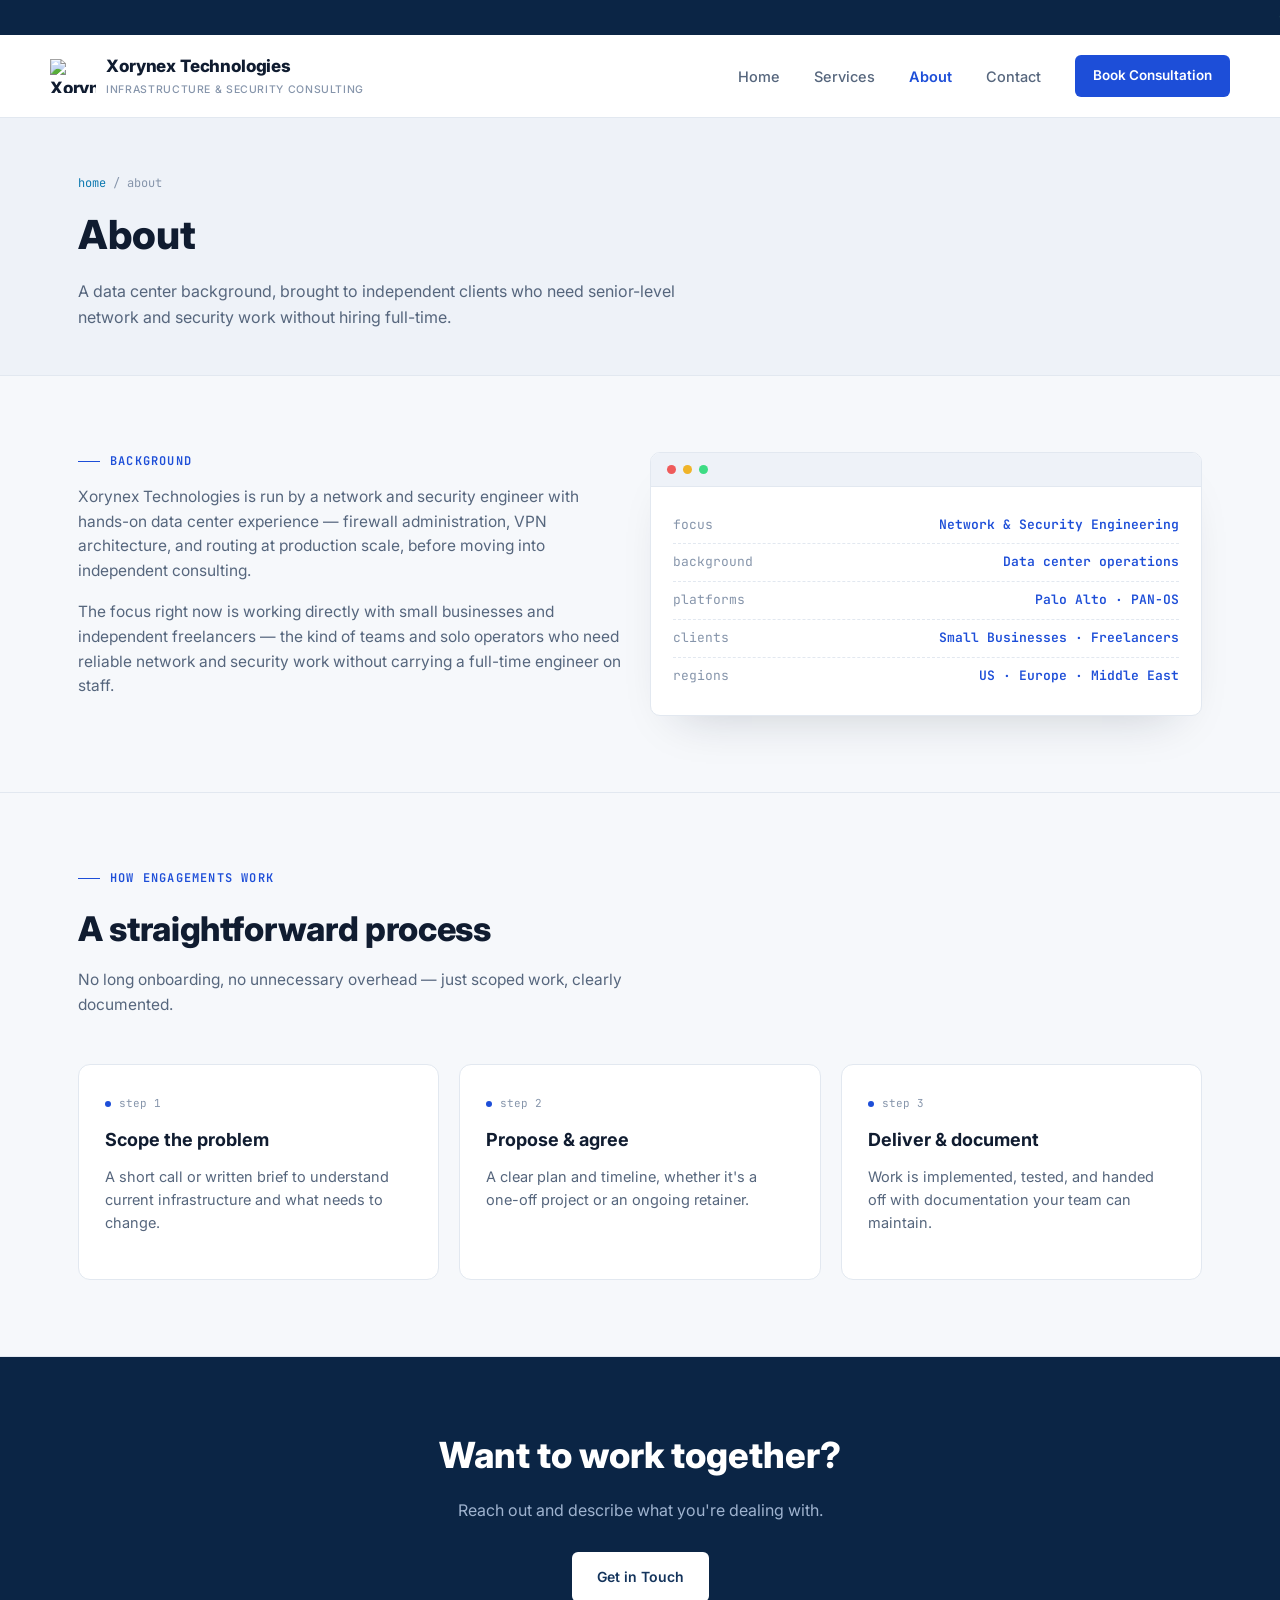
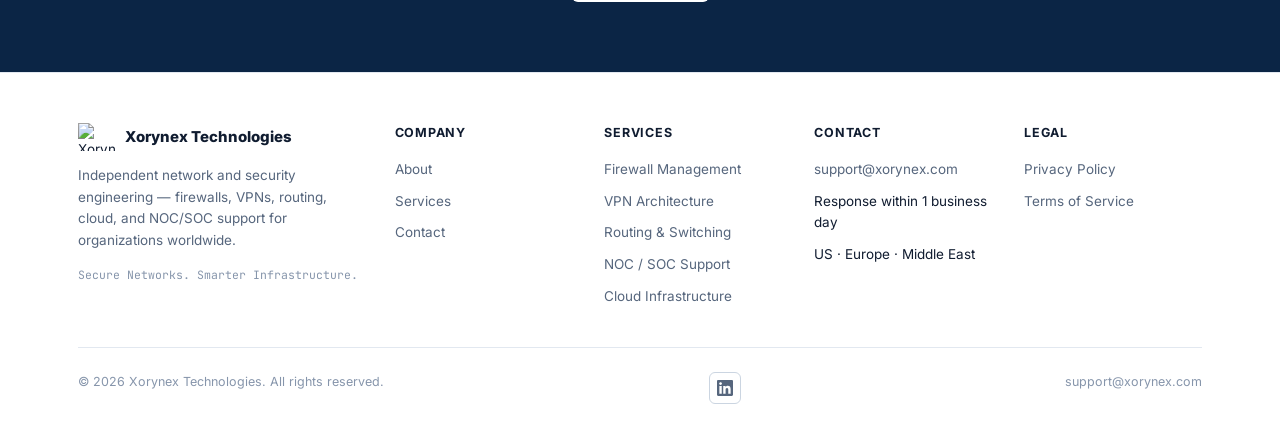
==== about.html @ 92fcf486 "Add files via upload" ====
<!DOCTYPE html>
<html lang="en">
<head>
<meta charset="UTF-8">
<meta name="viewport" content="width=device-width, initial-scale=1.0">
<title>About — Xorynex Technologies</title>
<meta name="description" content="Xorynex Technologies is an independent network and security engineering practice with a data center background, serving small businesses and independent freelancers internationally.">
<link rel="stylesheet" href="style.css">

<!-- Favicons -->
<link rel="icon" href="/favicon.ico" sizes="any">
<link rel="icon" type="image/png" sizes="32x32" href="/favicon-32.png">
<link rel="icon" type="image/png" sizes="16x16" href="/favicon-16.png">
<link rel="apple-touch-icon" href="/apple-touch-icon.png">
<link rel="icon" type="image/png" sizes="192x192" href="/icon-192.png">
<link rel="manifest" href="/site.webmanifest">
<meta name="theme-color" content="#0b2545">

<!-- SEO -->
<link rel="canonical" href="https://xorynex.com/about">
<meta name="robots" content="index, follow">

<!-- Open Graph -->
<meta property="og:type" content="website">
<meta property="og:site_name" content="Xorynex Technologies">
<meta property="og:url" content="https://xorynex.com/about">
<meta property="og:title" content="About — Xorynex Technologies">
<meta property="og:description" content="Xorynex Technologies is an independent network and security engineering practice with a data center background, serving small businesses and independent freelancers internationally.">
<meta property="og:image" content="https://xorynex.com/og-image.jpg">
<meta property="og:image:width" content="1200">
<meta property="og:image:height" content="630">

<!-- Twitter -->
<meta name="twitter:card" content="summary_large_image">
<meta name="twitter:title" content="About — Xorynex Technologies">
<meta name="twitter:description" content="Xorynex Technologies is an independent network and security engineering practice with a data center background, serving small businesses and independent freelancers internationally.">
<meta name="twitter:image" content="https://xorynex.com/og-image.jpg">
</head>
<body>

<div class="ticker">
  <div class="ticker__track">
    <span class="ok">● firewall.policy: enforced</span>
    <span class="data">vpn.tunnels: monitored</span>
    <span class="ok">● noc.monitoring: online</span>
    <span class="warn">soc.alerts: triaged</span>
    <span class="ok">● bgp.sessions: established</span>
    <span class="data">clients: US · EU · MENA</span>
    <span class="ok">● status: accepting new engagements</span>
    <span class="ok">● firewall.policy: enforced</span>
    <span class="data">vpn.tunnels: monitored</span>
  </div>
</div>

<header class="site">
  <div class="wrap nav">
    <a href="/" class="brand">
      <img class="brand__logo" src="/logo-icon.png" alt="Xorynex Technologies logo" width="34" height="25">
      <span>Xorynex Technologies<small>Infrastructure &amp; Security Consulting</small></span>
    </a>
    <nav class="nav__links">
      <a href="/">Home</a>
      <a href="/services">Services</a>
      <a href="/about" class="current">About</a>
      <a href="/contact">Contact</a>
      <a href="/contact" class="nav__cta">Book Consultation</a>
    </nav>
    <button class="nav__toggle" aria-label="Toggle menu">☰ menu</button>
  </div>
</header>

<main>
  <div class="page-header">
    <div class="wrap">
      <div class="breadcrumb"><a href="/">home</a> / about</div>
      <h1>About</h1>
      <p>A data center background, brought to independent clients who need senior-level network and security work without hiring full-time.</p>
    </div>
  </div>

  <section>
    <div class="wrap grid-2" style="align-items:start;">
      <div class="reveal">
        <div class="eyebrow">Background</div>
        <p style="font-size:15.5px; color:var(--text-dim); margin:0 0 16px;">Xorynex Technologies is run by a network and security engineer with hands-on data center experience — firewall administration, VPN architecture, and routing at production scale, before moving into independent consulting.</p>
        <p style="font-size:15.5px; color:var(--text-dim); margin:0;">The focus right now is working directly with small businesses and independent freelancers — the kind of teams and solo operators who need reliable network and security work without carrying a full-time engineer on staff.</p>
      </div>
      <div class="console reveal">
        <div class="console__bar">
          <span style="background:#ef5b5b"></span><span style="background:#f0b429"></span><span style="background:#3ddc84"></span>
        </div>
        <div class="console__body">
          <div class="row"><span class="k">focus</span><span class="v ok">Network &amp; Security Engineering</span></div>
          <div class="row"><span class="k">background</span><span class="v ok">Data center operations</span></div>
          <div class="row"><span class="k">platforms</span><span class="v ok">Palo Alto · PAN-OS</span></div>
          <div class="row"><span class="k">clients</span><span class="v ok">Small Businesses · Freelancers</span></div>
          <div class="row"><span class="k">regions</span><span class="v ok">US · Europe · Middle East</span></div>
        </div>
      </div>
    </div>
  </section>

  <section>
    <div class="wrap">
      <div class="section-head reveal">
        <div class="eyebrow">How Engagements Work</div>
        <h2>A straightforward process</h2>
        <p>No long onboarding, no unnecessary overhead — just scoped work, clearly documented.</p>
      </div>
      <div class="grid-3">
        <div class="card reveal">
          <div class="card__index"><span class="dot"></span>step 1</div>
          <h3>Scope the problem</h3>
          <p>A short call or written brief to understand current infrastructure and what needs to change.</p>
        </div>
        <div class="card reveal">
          <div class="card__index"><span class="dot"></span>step 2</div>
          <h3>Propose &amp; agree</h3>
          <p>A clear plan and timeline, whether it's a one-off project or an ongoing retainer.</p>
        </div>
        <div class="card reveal">
          <div class="card__index"><span class="dot"></span>step 3</div>
          <h3>Deliver &amp; document</h3>
          <p>Work is implemented, tested, and handed off with documentation your team can maintain.</p>
        </div>
      </div>
    </div>
  </section>

  <section class="cta-band" style="border-bottom:none;">
    <div class="wrap">
      <h2>Want to work together?</h2>
      <p>Reach out and describe what you're dealing with.</p>
      <div class="btn-row"><a href="/contact" class="btn btn--primary">Get in Touch</a></div>
    </div>
  </section>
</main>

<footer class="site">
  <div class="wrap">
    <div class="footer__grid">
      <div class="footer__col">
        <div class="footer__brand">
          <img src="/logo-icon.png" alt="Xorynex Technologies logo" width="28" height="21">
          <span>Xorynex Technologies</span>
        </div>
        <p>Independent network and security engineering — firewalls, VPNs, routing, cloud, and NOC/SOC support for organizations worldwide.</p>
        <div class="footer__meta-line" style="margin-top:14px;">Secure Networks. Smarter Infrastructure.</div>
      </div>
      <div class="footer__col">
        <h4>Company</h4>
        <ul>
          <li><a href="/about">About</a></li>
          <li><a href="/services">Services</a></li>
          <li><a href="/contact">Contact</a></li>
        </ul>
      </div>
      <div class="footer__col">
        <h4>Services</h4>
        <ul>
          <li><a href="/services#firewall">Firewall Management</a></li>
          <li><a href="/services#vpn">VPN Architecture</a></li>
          <li><a href="/services#routing">Routing &amp; Switching</a></li>
          <li><a href="/services#noc-soc">NOC / SOC Support</a></li>
          <li><a href="/services#cloud">Cloud Infrastructure</a></li>
        </ul>
      </div>
      <div class="footer__col">
        <h4>Contact</h4>
        <ul>
          <li><a href="mailto:support@xorynex.com">support@xorynex.com</a></li>
          <li>Response within 1 business day</li>
          <li>US &middot; Europe &middot; Middle East</li>
        </ul>
      </div>
      <div class="footer__col">
        <h4>Legal</h4>
        <ul>
          <li><a href="/privacy">Privacy Policy</a></li>
          <li><a href="/terms">Terms of Service</a></li>
        </ul>
      </div>
    </div>
    <div class="footer__bottom">
      <span>© 2026 Xorynex Technologies. All rights reserved.</span>
      <div class="footer__social">
        <a href="https://www.linkedin.com/company/xorynex-technologies" target="_blank" rel="noopener noreferrer" aria-label="LinkedIn">
          <svg viewBox="0 0 24 24" fill="currentColor">
            <path d="M20.447 20.452h-3.554v-5.569c0-1.328-.027-3.037-1.852-3.037-1.853 0-2.136 1.445-2.136 2.939v5.667H9.351V9h3.414v1.561h.046c.477-.9 1.637-1.85 3.37-1.85 3.601 0 4.267 2.37 4.267 5.455v6.286zM5.337 7.433c-1.144 0-2.063-.926-2.063-2.065 0-1.138.92-2.063 2.063-2.063 1.14 0 2.064.925 2.064 2.063 0 1.139-.925 2.065-2.064 2.065zm1.782 13.019H3.555V9h3.564v11.452zM22.225 0H1.771C.792 0 0 .774 0 1.729v20.542C0 23.227.792 24 1.771 24h20.451C23.2 24 24 23.227 24 22.271V1.729C24 .774 23.2 0 22.222 0h.003z"/>
          </svg>
        </a>
      </div>
      <span>support@xorynex.com</span>
    </div>
  </div>
</footer>

<script src="script.js"></script>
</body>
</html>
---- style.css ----
/* ==========================================================================
   Xorynex Technologies — Professional Trust Design System
   Clean, corporate, navy/blue palette for small business & freelance clients
   ========================================================================== */

@import url('https://fonts.googleapis.com/css2?family=JetBrains+Mono:wght@400;500;600;700&family=Inter:wght@400;500;600;700;800&display=swap');

:root {
  /* Color tokens — light, professional, navy/blue */
  --bg-void:      #f6f8fb;   /* page background */
  --bg-panel:     #ffffff;   /* card / panel background */
  --bg-panel-alt: #eef2f8;   /* secondary panel background */
  --bg-dark:      #0b2545;   /* deep navy, used sparingly (ticker, CTA band) */
  --bg-dark-alt:  #102c52;
  --line:         #e2e8f0;
  --line-bright:  #cbd5e1;
  --text-primary: #101c30;   /* near-navy body/heading text */
  --text-dim:     #56667d;
  --text-faint:   #8695ab;
  --text-on-dark: #eaf1fb;
  --text-on-dark-dim: #9fb3cf;
  --signal:       #1d4ed8;   /* primary brand blue — CTAs, links, accents */
  --signal-2:     #0ea5e9;   /* cyan accent — gradient partner to --signal */
  --signal-dim:   #dbe6fb;   /* light blue tint for success/accent backgrounds */
  --signal-deep:  #14345c;   /* deep navy accent for hovers/emphasis */
  --alert:        #b7791f;   /* warning accent, muted amber */
  --critical:     #c0362c;   /* muted red, used sparingly */
  --wire:         #0f7ab0;   /* secondary accent — links/data */

  --grad-brand: linear-gradient(135deg, var(--signal) 0%, var(--signal-2) 100%);
  --grad-dark: linear-gradient(160deg, #0d2c56 0%, #071a33 100%);
  --shadow-md: 0 16px 32px -20px rgba(16, 28, 48, 0.28);
  --shadow-lg: 0 32px 64px -28px rgba(16, 28, 48, 0.38);

  --font-mono: 'JetBrains Mono', ui-monospace, 'SFMono-Regular', monospace;
  --font-sans: 'Inter', -apple-system, BlinkMacSystemFont, sans-serif;

  --radius: 6px;
  --max-w: 1180px;
}

* { box-sizing: border-box; }

html { scroll-behavior: smooth; }

body {
  margin: 0;
  background: var(--bg-void);
  color: var(--text-primary);
  font-family: var(--font-sans);
  font-size: 16px;
  line-height: 1.6;
  -webkit-font-smoothing: antialiased;
}

a { color: inherit; text-decoration: none; }

img { max-width: 100%; display: block; }

.wrap {
  max-width: var(--max-w);
  margin: 0 auto;
  padding: 0 28px;
}

::selection { background: var(--signal-dim); color: var(--signal-deep); }

/* Reduced motion */
@media (prefers-reduced-motion: reduce) {
  * { animation-duration: 0.001ms !important; animation-iteration-count: 1 !important; transition-duration: 0.001ms !important; scroll-behavior: auto !important; }
}

/* Focus visibility */
a:focus-visible, button:focus-visible, input:focus-visible, textarea:focus-visible {
  outline: 2px solid var(--signal);
  outline-offset: 2px;
}

/* ==========================================================================
   Status ticker — restyled as a calm navy trust bar
   ========================================================================== */

.ticker {
  background: var(--bg-dark);
  overflow: hidden;
  white-space: nowrap;
  font-family: var(--font-mono);
  font-size: 12px;
  color: var(--text-on-dark-dim);
  padding: 8px 0;
}

.ticker__track {
  display: inline-block;
  padding-left: 100%;
  animation: ticker-scroll 42s linear infinite;
}

.ticker__track span { margin-right: 48px; }
.ticker__track span.ok   { color: #7fd4a8; }
.ticker__track span.warn { color: #e3b968; }
.ticker__track span.data { color: #8fc4ea; }

@keyframes ticker-scroll {
  0%   { transform: translateX(0); }
  100% { transform: translateX(-100%); }
}

/* ==========================================================================
   Header / Nav
   ========================================================================== */

header.site {
  border-bottom: 1px solid var(--line);
  background: rgba(255, 255, 255, 0.92);
  backdrop-filter: blur(6px);
  position: sticky;
  top: 0;
  z-index: 50;
}

.nav {
  display: flex;
  align-items: center;
  justify-content: space-between;
  padding: 18px 0;
}

.brand {
  display: flex;
  align-items: center;
  gap: 10px;
  font-family: var(--font-sans);
  font-weight: 800;
  font-size: 17px;
  letter-spacing: -0.01em;
  color: var(--text-primary);
}

.brand__dot {
  width: 9px;
  height: 9px;
  border-radius: 50%;
  background: var(--signal);
  flex-shrink: 0;
}

.brand__logo {
  height: 34px;
  width: auto;
  flex-shrink: 0;
  display: block;
}

.brand small {
  display: block;
  font-family: var(--font-sans);
  font-weight: 500;
  font-size: 10.5px;
  color: var(--text-faint);
  letter-spacing: 0.06em;
  text-transform: uppercase;
  margin-top: 2px;
}

.nav__links {
  display: flex;
  align-items: center;
  gap: 34px;
  font-family: var(--font-sans);
  font-weight: 500;
  font-size: 14.5px;
}

.nav__links a {
  color: var(--text-dim);
  transition: color 0.15s ease;
  position: relative;
}
.nav__links a:hover { color: var(--text-primary); }
.nav__links a.current { color: var(--signal); font-weight: 600; }

.nav__cta {
  font-family: var(--font-sans);
  font-size: 13.5px;
  font-weight: 600;
  color: #fff !important;
  background: var(--signal);
  padding: 10px 18px;
  border-radius: var(--radius);
  transition: background 0.15s ease;
}
.nav__cta:hover { background: var(--signal-deep); }

.nav__toggle {
  display: none;
  background: none;
  border: 1px solid var(--line-bright);
  color: var(--text-primary);
  border-radius: var(--radius);
  padding: 7px 10px;
  font-family: var(--font-sans);
  font-weight: 500;
  cursor: pointer;
}

@media (max-width: 820px) {
  .nav__links { display: none; }
  .nav__toggle { display: inline-block; }
  .nav__links.open {
    display: flex;
    flex-direction: column;
    position: absolute;
    top: 100%;
    left: 0;
    right: 0;
    background: var(--bg-panel);
    border-bottom: 1px solid var(--line);
    padding: 18px 28px;
    gap: 16px;
    z-index: 60;
    box-shadow: 0 12px 24px -12px rgba(16, 28, 48, 0.15);
  }
}

/* ==========================================================================
   Eyebrow / section labels
   ========================================================================== */

.eyebrow {
  font-family: var(--font-mono);
  font-size: 12px;
  color: var(--signal);
  letter-spacing: 0.1em;
  text-transform: uppercase;
  display: flex;
  align-items: center;
  gap: 10px;
  margin-bottom: 14px;
  font-weight: 600;
}

.eyebrow::before {
  content: '';
  width: 22px;
  height: 1px;
  background: var(--signal);
}

/* ==========================================================================
   Hero
   ========================================================================== */

.hero {
  padding: 110px 0 88px;
  border-bottom: 1px solid var(--line);
  position: relative;
  overflow: hidden;
  background:
    radial-gradient(700px 420px at 82% 12%, rgba(29, 78, 216, 0.07), transparent 60%),
    radial-gradient(500px 320px at 8% 90%, rgba(14, 165, 233, 0.06), transparent 60%);
}

.hero__grid {
  display: grid;
  grid-template-columns: 1.15fr 0.85fr;
  gap: 56px;
  align-items: center;
}

@media (max-width: 900px) {
  .hero__grid { grid-template-columns: 1fr; }
}

.hero h1 {
  font-family: var(--font-sans);
  font-size: clamp(32px, 5vw, 50px);
  line-height: 1.15;
  font-weight: 800;
  margin: 0 0 20px;
  letter-spacing: -0.02em;
  color: var(--text-primary);
}

.hero h1 .accent { color: var(--signal); }

.hero p.lead {
  font-size: 17px;
  color: var(--text-dim);
  max-width: 52ch;
  margin: 0 0 30px;
}

.btn-row { display: flex; gap: 14px; flex-wrap: wrap; }

.btn {
  font-family: var(--font-sans);
  font-size: 14px;
  font-weight: 600;
  padding: 13px 24px;
  border-radius: var(--radius);
  display: inline-flex;
  align-items: center;
  gap: 8px;
  cursor: pointer;
  border: 1px solid transparent;
  transition: transform 0.12s ease, background 0.12s ease, border-color 0.12s ease, color 0.12s ease;
}
.btn:hover { transform: translateY(-1px); }

.btn--primary { background: var(--grad-brand); color: #fff; box-shadow: 0 12px 28px -10px rgba(29, 78, 216, 0.5); border-color: transparent; }
.btn--primary:hover { box-shadow: 0 18px 36px -12px rgba(29, 78, 216, 0.6); filter: brightness(1.05); }

.btn--ghost {
  background: transparent;
  color: var(--text-primary);
  border-color: var(--line-bright);
}
.btn--ghost:hover { border-color: var(--signal); color: var(--signal); background: var(--signal-dim); }

/* Console panel graphic used in hero — restyled as a clean status card */
.console {
  background: var(--bg-panel);
  border: 1px solid var(--line);
  border-radius: 10px;
  overflow: hidden;
  box-shadow: 0 24px 48px -28px rgba(16, 28, 48, 0.22);
}

.console__bar {
  display: flex;
  align-items: center;
  gap: 7px;
  padding: 12px 16px;
  background: var(--bg-panel-alt);
  border-bottom: 1px solid var(--line);
}
.console__bar span {
  width: 9px; height: 9px; border-radius: 50%; background: var(--line-bright);
}
.console__bar .title {
  margin-left: 8px;
  font-family: var(--font-mono);
  font-size: 11.5px;
  color: var(--text-faint);
}

.console__body {
  padding: 20px 22px;
  font-family: var(--font-mono);
  font-size: 13px;
  color: var(--text-dim);
}
.console__body .row { display: flex; justify-content: space-between; padding: 8px 0; border-bottom: 1px dashed var(--line); }
.console__body .row:last-child { border-bottom: none; }
.console__body .row .k { color: var(--text-faint); }
.console__body .row .v.ok { color: var(--signal); font-weight: 600; }
.console__body .row .v.warn { color: var(--alert); }
.console__body .cursor-line { margin-top: 12px; color: var(--signal); font-weight: 600; }
.console__body .cursor-line::after {
  content: '_';
  animation: blink 1s step-end infinite;
}
@keyframes blink { 50% { opacity: 0; } }

/* ==========================================================================
   Sections generic
   ========================================================================== */

section { padding: 76px 0; border-bottom: 1px solid var(--line); }
section:last-of-type { border-bottom: none; }

.section-head { max-width: 640px; margin-bottom: 46px; }
.section-head h2 {
  font-family: var(--font-sans);
  font-size: clamp(24px, 3.4vw, 34px);
  margin: 0 0 12px;
  font-weight: 800;
  letter-spacing: -0.01em;
  color: var(--text-primary);
}
.section-head p { color: var(--text-dim); font-size: 15.5px; margin: 0; }

/* ==========================================================================
   Service cards
   ========================================================================== */

.grid-3 { display: grid; grid-template-columns: repeat(3, 1fr); gap: 20px; }
.grid-2 { display: grid; grid-template-columns: repeat(2, 1fr); gap: 20px; }

@media (max-width: 900px) { .grid-3 { grid-template-columns: 1fr 1fr; } }
@media (max-width: 620px) { .grid-3, .grid-2 { grid-template-columns: 1fr; } }

.card {
  background: var(--bg-panel);
  border: 1px solid var(--line);
  border-radius: 12px;
  padding: 30px 26px;
  transition: border-color 0.18s ease, transform 0.18s ease, box-shadow 0.18s ease;
}
.card:hover { border-color: var(--signal); transform: translateY(-4px); box-shadow: var(--shadow-md); }

.card__icon {
  width: 52px;
  height: 52px;
  border-radius: 12px;
  background: var(--grad-brand);
  display: flex;
  align-items: center;
  justify-content: center;
  margin-bottom: 18px;
  box-shadow: 0 10px 22px -10px rgba(29, 78, 216, 0.5);
}
.card__icon svg { width: 26px; height: 26px; stroke: #fff; fill: none; }

.card__index {
  font-family: var(--font-mono);
  font-size: 11px;
  color: var(--text-faint);
  margin-bottom: 14px;
  display: flex;
  align-items: center;
  gap: 8px;
}
.card__index .dot { width: 6px; height: 6px; border-radius: 50%; background: var(--signal); }

.card h3 {
  font-family: var(--font-sans);
  font-size: 18px;
  margin: 0 0 10px;
  font-weight: 700;
  color: var(--text-primary);
}

.card p { color: var(--text-dim); font-size: 14.5px; margin: 0 0 14px; }

.card ul {
  list-style: none;
  margin: 0;
  padding: 0;
  font-size: 13.5px;
  color: var(--text-dim);
  display: flex;
  flex-direction: column;
  gap: 6px;
}
.card ul li::before { content: '› '; color: var(--signal); font-family: var(--font-mono); font-weight: 600; }

.card a.more {
  display: inline-block;
  margin-top: 16px;
  font-family: var(--font-sans);
  font-size: 13.5px;
  font-weight: 600;
  color: var(--wire);
}
.card a.more:hover { text-decoration: underline; }

/* ==========================================================================
   Testimonials (client feedback log)
   ========================================================================== */

.log-entry {
  background: var(--bg-panel);
  border: 1px solid var(--line);
  border-left: 3px solid var(--signal);
  border-radius: 8px;
  padding: 22px 24px;
  margin-bottom: 16px;
}

.log-entry__meta {
  font-family: var(--font-mono);
  font-size: 11.5px;
  color: var(--text-faint);
  display: flex;
  justify-content: space-between;
  margin-bottom: 12px;
  flex-wrap: wrap;
  gap: 8px;
}
.log-entry__meta .status { color: var(--signal); font-weight: 600; }

.log-entry p.quote {
  font-size: 15px;
  color: var(--text-primary);
  margin: 0 0 12px;
  line-height: 1.65;
}

.log-entry__author {
  font-family: var(--font-sans);
  font-size: 13px;
  color: var(--text-dim);
}
.log-entry__author strong { color: var(--text-primary); }

/* ==========================================================================
   Scenario cards (Example Engagements) — icon-fronted card grid
   ========================================================================== */

.scenario-grid {
  display: grid;
  grid-template-columns: repeat(3, 1fr);
  gap: 20px;
}
@media (max-width: 900px) { .scenario-grid { grid-template-columns: 1fr; } }

.scenario-card {
  background: var(--bg-panel);
  border: 1px solid var(--line);
  border-left: 3px solid var(--signal);
  border-radius: 10px;
  padding: 26px 24px;
  margin-bottom: 0;
  transition: border-color 0.15s ease, transform 0.15s ease, box-shadow 0.15s ease;
}
.scenario-card:hover {
  transform: translateY(-2px);
  box-shadow: 0 16px 32px -22px rgba(16, 28, 48, 0.25);
}

.scenario-card__top {
  display: flex;
  align-items: flex-start;
  justify-content: space-between;
  margin-bottom: 16px;
}

.scenario-icon {
  width: 44px;
  height: 44px;
  border-radius: 10px;
  background: var(--signal-dim);
  display: flex;
  align-items: center;
  justify-content: center;
  flex-shrink: 0;
  color: var(--signal);
}
.scenario-icon svg { width: 22px; height: 22px; }

.scenario-card .log-entry__meta { margin-bottom: 12px; }

.placeholder-tag {
  display: inline-block;
  font-family: var(--font-mono);
  font-size: 10px;
  color: var(--alert);
  border: 1px solid var(--alert);
  border-radius: 3px;
  padding: 2px 6px;
  margin-left: 8px;
  vertical-align: middle;
  letter-spacing: 0.04em;
}

/* ==========================================================================
   Stats strip
   ========================================================================== */

.stats {
  display: grid;
  grid-template-columns: repeat(4, 1fr);
  border: 1px solid var(--line);
  border-radius: 10px;
  overflow: hidden;
}
@media (max-width: 700px) { .stats { grid-template-columns: 1fr 1fr; } }

.stat {
  padding: 26px 20px;
  border-right: 1px solid var(--line);
  background: var(--bg-panel);
}
.stat:last-child { border-right: none; }
.stat .num {
  font-family: var(--font-sans);
  font-size: 34px;
  font-weight: 800;
  background: var(--grad-brand);
  -webkit-background-clip: text;
  background-clip: text;
  color: transparent;
}
.stat .label {
  font-size: 12.5px;
  color: var(--text-faint);
  margin-top: 6px;
  text-transform: uppercase;
  letter-spacing: 0.04em;
}

/* ==========================================================================
   Forms
   ========================================================================== */

.form-panel {
  background: var(--bg-panel);
  border: 1px solid var(--line);
  border-radius: 10px;
  padding: 34px;
  box-shadow: 0 20px 40px -30px rgba(16, 28, 48, 0.2);
}

.field { margin-bottom: 20px; }
.field label {
  display: block;
  font-family: var(--font-sans);
  font-size: 13px;
  font-weight: 600;
  color: var(--text-dim);
  margin-bottom: 8px;
}
.field input, .field textarea, .field select {
  width: 100%;
  background: var(--bg-void);
  border: 1px solid var(--line-bright);
  border-radius: var(--radius);
  color: var(--text-primary);
  font-family: var(--font-sans);
  font-size: 14.5px;
  padding: 12px 14px;
  transition: border-color 0.15s ease, box-shadow 0.15s ease;
}
.field input:focus, .field textarea:focus, .field select:focus {
  border-color: var(--signal);
  box-shadow: 0 0 0 3px var(--signal-dim);
  outline: none;
}
.field textarea { resize: vertical; min-height: 130px; }

.form-status {
  font-family: var(--font-sans);
  font-size: 13.5px;
  margin-top: 16px;
  display: none;
  padding: 12px 14px;
  border-radius: var(--radius);
}
.form-status.show { display: block; }
.form-status.ok { background: var(--signal-dim); border: 1px solid #b7cef3; color: var(--signal-deep); }
.form-status.err { background: #fbe9e7; border: 1px solid #eab3ab; color: var(--critical); }

/* ==========================================================================
   Contact info cards
   ========================================================================== */

.contact-meta { display: flex; flex-direction: column; gap: 14px; }
.contact-meta .item {
  border: 1px solid var(--line);
  border-radius: 10px;
  padding: 18px 20px;
  background: var(--bg-panel);
}
.contact-meta .item .k {
  font-family: var(--font-mono);
  font-size: 11px;
  color: var(--text-faint);
  text-transform: uppercase;
  letter-spacing: 0.06em;
  margin-bottom: 6px;
}
.contact-meta .item .v { font-size: 15px; color: var(--text-primary); }
.contact-meta .item .v a { color: var(--wire); }

/* ==========================================================================
   CTA band
   ========================================================================== */

.cta-band {
  text-align: center;
  padding: 70px 0;
  background: var(--bg-dark);
  color: var(--text-on-dark);
}
.cta-band h2 {
  font-family: var(--font-sans);
  font-size: clamp(24px, 3.6vw, 36px);
  margin: 0 0 14px;
  font-weight: 800;
  color: #fff;
}
.cta-band p { color: var(--text-on-dark-dim); margin: 0 0 28px; }
.cta-band .btn-row { justify-content: center; }
.cta-band .btn--primary { background: #fff; color: var(--signal-deep); box-shadow: none; }
.cta-band .btn--primary:hover { background: var(--signal-dim); }
.cta-band .btn--ghost:hover { background: rgba(255,255,255,0.12); border-color: #fff; color: #fff; }

/* ==========================================================================
   Footer
   ========================================================================== */

footer.site {
  padding: 50px 0 34px;
  font-size: 13.5px;
  background: var(--bg-panel);
  border-top: 1px solid var(--line);
}
.footer__grid {
  display: grid;
  grid-template-columns: 1.6fr 1fr 1fr 1fr 1fr;
  gap: 32px;
  margin-bottom: 40px;
}
@media (max-width: 900px) { .footer__grid { grid-template-columns: 1fr 1fr 1fr; } }
@media (max-width: 620px) { .footer__grid { grid-template-columns: 1fr 1fr; } }

.footer__col h4 {
  font-family: var(--font-sans);
  font-size: 12.5px;
  color: var(--text-primary);
  font-weight: 700;
  text-transform: uppercase;
  letter-spacing: 0.06em;
  margin: 0 0 16px;
}
.footer__col ul { list-style: none; margin: 0; padding: 0; display: flex; flex-direction: column; gap: 10px; }
.footer__col a { color: var(--text-dim); }
.footer__col a:hover { color: var(--signal); }
.footer__col p { color: var(--text-dim); font-size: 13.5px; margin: 0; max-width: 32ch; }

.footer__bottom {
  border-top: 1px solid var(--line);
  padding-top: 24px;
  display: flex;
  justify-content: space-between;
  flex-wrap: wrap;
  gap: 12px;
  color: var(--text-faint);
  font-family: var(--font-sans);
  font-size: 12.5px;
}

/* ==========================================================================
   Page header (interior pages)
   ========================================================================== */

.page-header {
  padding: 56px 0 44px;
  border-bottom: 1px solid var(--line);
  background: var(--bg-panel-alt);
}
.page-header h1 {
  font-family: var(--font-sans);
  font-size: clamp(28px, 4vw, 40px);
  margin: 10px 0 12px;
  font-weight: 800;
  color: var(--text-primary);
}
.page-header p { color: var(--text-dim); max-width: 60ch; margin: 0; }
.breadcrumb {
  font-family: var(--font-mono);
  font-size: 12px;
  color: var(--text-faint);
}
.breadcrumb a { color: var(--wire); }

/* fade-in on scroll */
.reveal {
  opacity: 0;
  transform: translateY(14px);
  transition: opacity 0.5s ease, transform 0.5s ease;
}
.reveal.in { opacity: 1; transform: translateY(0); }

/* ==========================================================================
   Footer social icons
   ========================================================================== */

.footer__social {
  display: flex;
  align-items: center;
  gap: 14px;
}
.footer__social a {
  display: inline-flex;
  align-items: center;
  justify-content: center;
  width: 32px;
  height: 32px;
  border: 1px solid var(--line-bright);
  border-radius: var(--radius);
  color: var(--text-dim);
  transition: color 0.15s ease, border-color 0.15s ease;
}
.footer__social a:hover { color: var(--signal); border-color: var(--signal); }
.footer__social svg { width: 16px; height: 16px; }

/* ==========================================================================
   Plain-language / small-business section
   ========================================================================== */

.plain-panel {
  background: var(--bg-panel);
  border: 1px solid var(--line);
  border-radius: 12px;
  padding: 40px;
  box-shadow: 0 24px 48px -32px rgba(16, 28, 48, 0.2);
}
@media (max-width: 620px) { .plain-panel { padding: 26px; } }

.plain-panel h2 {
  font-family: var(--font-sans);
  font-size: clamp(22px, 3.2vw, 30px);
  font-weight: 800;
  margin: 0 0 14px;
  color: var(--text-primary);
}
.plain-panel p.intro {
  font-family: var(--font-sans);
  font-size: 16px;
  color: var(--text-dim);
  max-width: 62ch;
  margin: 0 0 28px;
}
.plain-grid {
  display: grid;
  grid-template-columns: repeat(3, 1fr);
  gap: 20px;
}
@media (max-width: 780px) { .plain-grid { grid-template-columns: 1fr; } }

.plain-item {
  background: var(--bg-void);
  border: 1px solid var(--line);
  border-radius: 8px;
  padding: 20px;
}
.plain-item .q {
  font-family: var(--font-sans);
  font-size: 15px;
  font-weight: 600;
  color: var(--text-primary);
  margin: 0 0 8px;
}
.plain-item p {
  font-family: var(--font-sans);
  font-size: 14px;
  color: var(--text-dim);
  margin: 0;
}

.example-tag {
  display: inline-block;
  font-family: var(--font-mono);
  font-size: 10px;
  color: var(--wire);
  border: 1px solid var(--wire);
  border-radius: 3px;
  padding: 2px 6px;
  margin-left: 8px;
  vertical-align: middle;
  letter-spacing: 0.04em;
}

/* ==========================================================================
   Accessibility — skip link
   ========================================================================== */

.skip-link {
  position: absolute;
  top: -48px;
  left: 12px;
  background: var(--signal);
  color: #fff;
  padding: 10px 16px;
  border-radius: var(--radius);
  font-family: var(--font-sans);
  font-weight: 600;
  font-size: 13.5px;
  z-index: 100;
  transition: top 0.15s ease;
}
.skip-link:focus { top: 12px; }

/* ==========================================================================
   Hero visual — network topology illustration
   ========================================================================== */

.hero__visual {
  position: relative;
}
.hero__visual svg { width: 100%; height: auto; display: block; }
.hero__visual .pulse {
  animation: node-pulse 2.6s ease-in-out infinite;
  transform-origin: center;
}
.hero__visual .pulse:nth-child(2) { animation-delay: 0.4s; }
.hero__visual .pulse:nth-child(3) { animation-delay: 0.8s; }
.hero__visual .flow { stroke-dasharray: 6 8; animation: flow-move 3.5s linear infinite; }

@keyframes node-pulse {
  0%, 100% { opacity: 0.55; }
  50% { opacity: 1; }
}
@keyframes flow-move {
  to { stroke-dashoffset: -140; }
}
@media (prefers-reduced-motion: reduce) {
  .hero__visual .pulse, .hero__visual .flow { animation: none !important; }
}

/* ==========================================================================
   Technology badge strip
   ========================================================================== */

.badge-strip-wrap {
  padding: 40px 0;
  border-bottom: 1px solid var(--line);
  background: var(--bg-panel-alt);
}
.badge-strip-label {
  text-align: center;
  font-family: var(--font-mono);
  font-size: 11.5px;
  letter-spacing: 0.12em;
  text-transform: uppercase;
  color: var(--text-faint);
  margin-bottom: 22px;
}
.badge-strip {
  display: flex;
  flex-wrap: wrap;
  justify-content: center;
  align-items: center;
  gap: 14px 12px;
}
.badge-strip__item {
  font-family: var(--font-sans);
  font-weight: 700;
  font-size: 14.5px;
  letter-spacing: -0.01em;
  color: var(--text-dim);
  background: var(--bg-panel);
  border: 1px solid var(--line);
  border-radius: 8px;
  padding: 10px 18px;
  transition: color 0.15s ease, border-color 0.15s ease, transform 0.15s ease;
}
.badge-strip__item:hover { color: var(--signal); border-color: var(--signal); transform: translateY(-2px); }

/* ==========================================================================
   Why Choose Xorynex
   ========================================================================== */

.why-grid {
  display: grid;
  grid-template-columns: repeat(3, 1fr);
  gap: 22px;
}
@media (max-width: 900px) { .why-grid { grid-template-columns: 1fr 1fr; } }
@media (max-width: 620px) { .why-grid { grid-template-columns: 1fr; } }

.why-card {
  padding: 8px 4px;
}
.why-card__icon {
  width: 46px;
  height: 46px;
  border-radius: 10px;
  background: var(--signal-dim);
  display: flex;
  align-items: center;
  justify-content: center;
  margin-bottom: 16px;
}
.why-card__icon svg { width: 24px; height: 24px; stroke: var(--signal); fill: none; }
.why-card h3 {
  font-family: var(--font-sans);
  font-size: 17px;
  font-weight: 700;
  color: var(--text-primary);
  margin: 0 0 8px;
}
.why-card p { font-size: 14.5px; color: var(--text-dim); margin: 0; }

/* ==========================================================================
   Engagement process strip
   ========================================================================== */

.process-strip {
  display: grid;
  grid-template-columns: repeat(5, 1fr);
  gap: 0;
  position: relative;
}
@media (max-width: 900px) { .process-strip { grid-template-columns: 1fr 1fr; gap: 24px; } }
@media (max-width: 560px) { .process-strip { grid-template-columns: 1fr; } }

.process-step {
  padding: 0 18px 0 0;
  position: relative;
}
.process-step:not(:last-child)::after {
  content: '';
  position: absolute;
  top: 23px;
  right: 0;
  width: 18px;
  height: 1px;
  background: var(--line-bright);
}
@media (max-width: 900px) { .process-step:not(:last-child)::after { display: none; } }

.process-step__num {
  width: 46px;
  height: 46px;
  border-radius: 50%;
  background: var(--grad-brand);
  color: #fff;
  font-family: var(--font-mono);
  font-weight: 700;
  font-size: 15px;
  display: flex;
  align-items: center;
  justify-content: center;
  margin-bottom: 16px;
  box-shadow: 0 10px 22px -10px rgba(29, 78, 216, 0.5);
}
.process-step h3 {
  font-family: var(--font-sans);
  font-size: 15.5px;
  font-weight: 700;
  color: var(--text-primary);
  margin: 0 0 8px;
}
.process-step p { font-size: 13.5px; color: var(--text-dim); margin: 0; line-height: 1.6; }

/* ==========================================================================
   Industries grid
   ========================================================================== */

.industry-grid {
  display: grid;
  grid-template-columns: repeat(6, 1fr);
  gap: 14px;
}
@media (max-width: 900px) { .industry-grid { grid-template-columns: repeat(3, 1fr); } }
@media (max-width: 560px) { .industry-grid { grid-template-columns: repeat(2, 1fr); } }

.industry-item {
  background: var(--bg-panel);
  border: 1px solid var(--line);
  border-radius: 10px;
  padding: 20px 14px;
  text-align: center;
  transition: border-color 0.15s ease, transform 0.15s ease;
}
.industry-item:hover { border-color: var(--signal); transform: translateY(-3px); }
.industry-item svg { width: 26px; height: 26px; stroke: var(--signal); fill: none; margin: 0 auto 10px; display: block; }
.industry-item span { font-family: var(--font-sans); font-size: 12.5px; font-weight: 600; color: var(--text-dim); }

/* ==========================================================================
   Section eyebrow on dark backgrounds
   ========================================================================== */

.eyebrow--on-dark { color: var(--text-on-dark-dim); }
.eyebrow--on-dark::before { background: var(--signal-2); }

/* ==========================================================================
   Footer brand lockup + contact line
   ========================================================================== */

.footer__brand {
  display: flex;
  align-items: center;
  gap: 10px;
  margin-bottom: 14px;
}
.footer__brand img { height: 28px; width: auto; }
.footer__brand span {
  font-family: var(--font-sans);
  font-weight: 800;
  font-size: 15px;
  color: var(--text-primary);
}
.footer__meta-line {
  font-family: var(--font-mono);
  font-size: 11.5px;
  color: var(--text-faint);
}
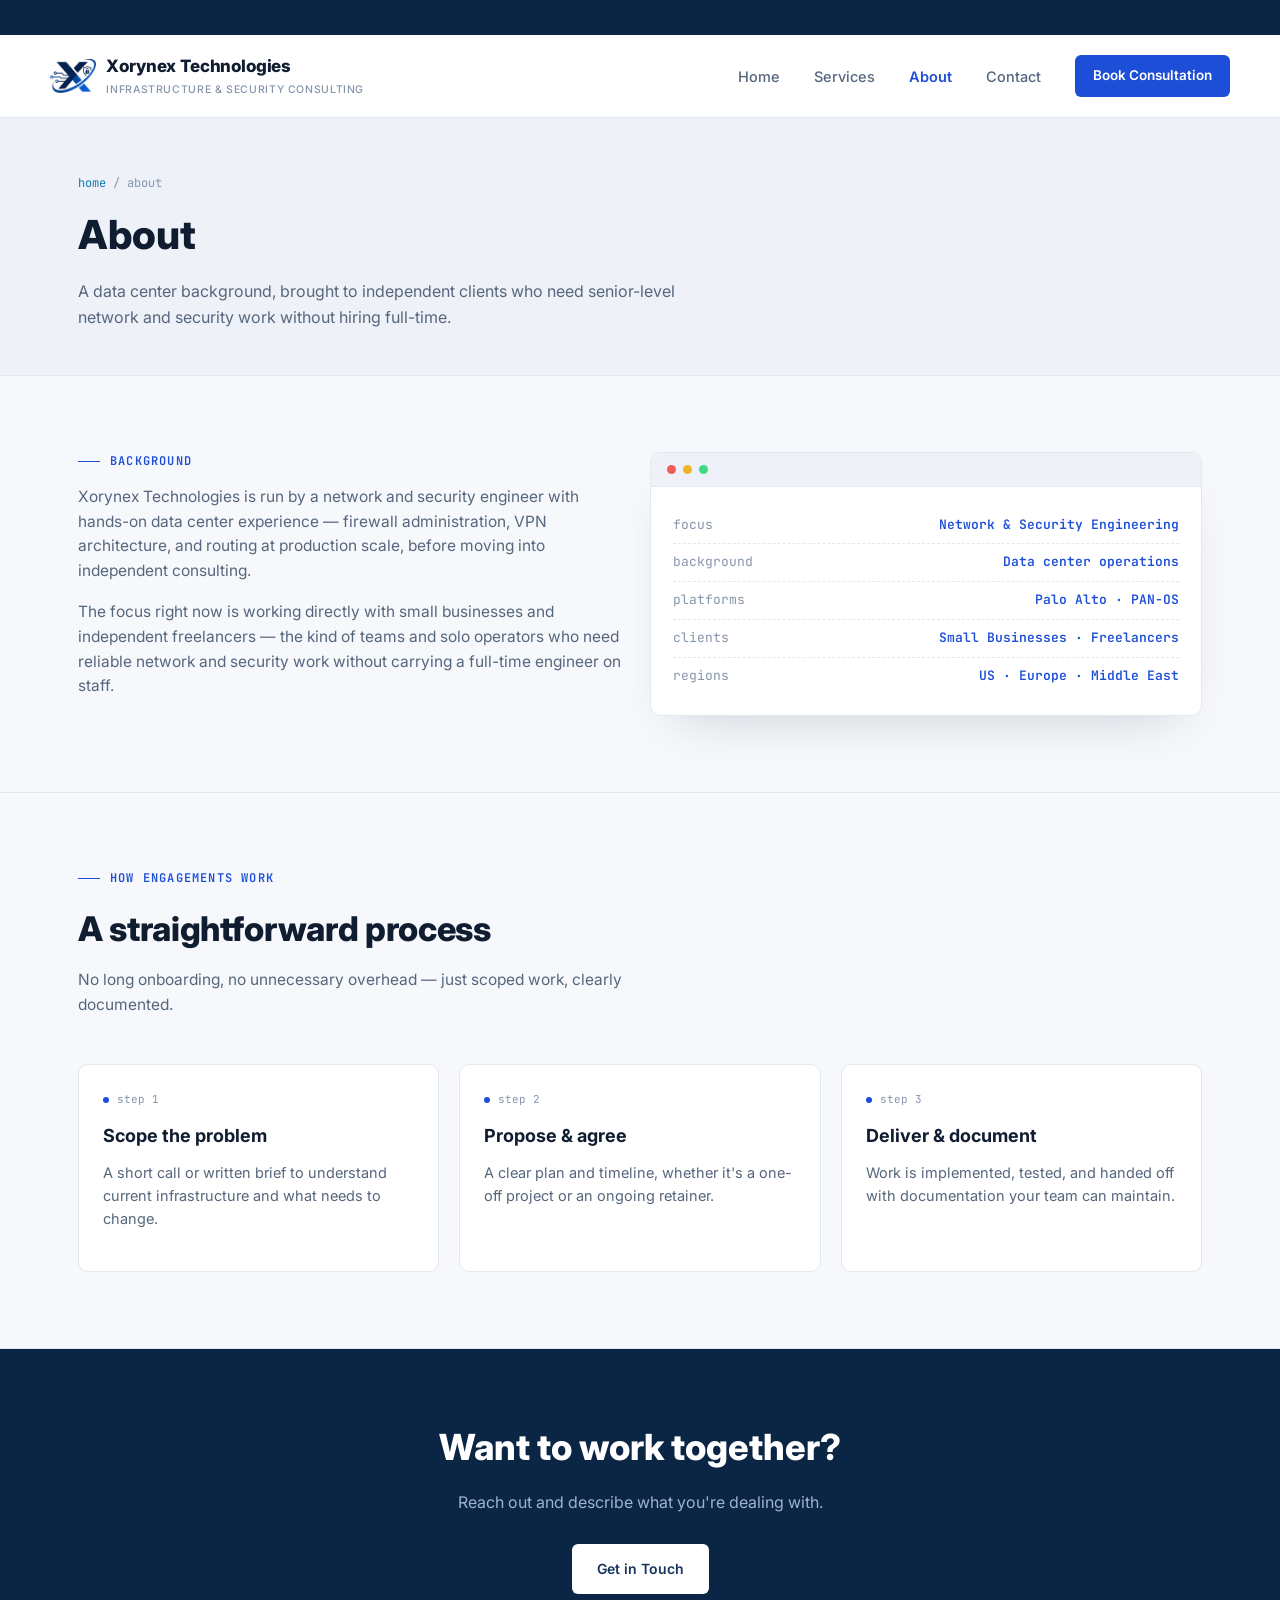
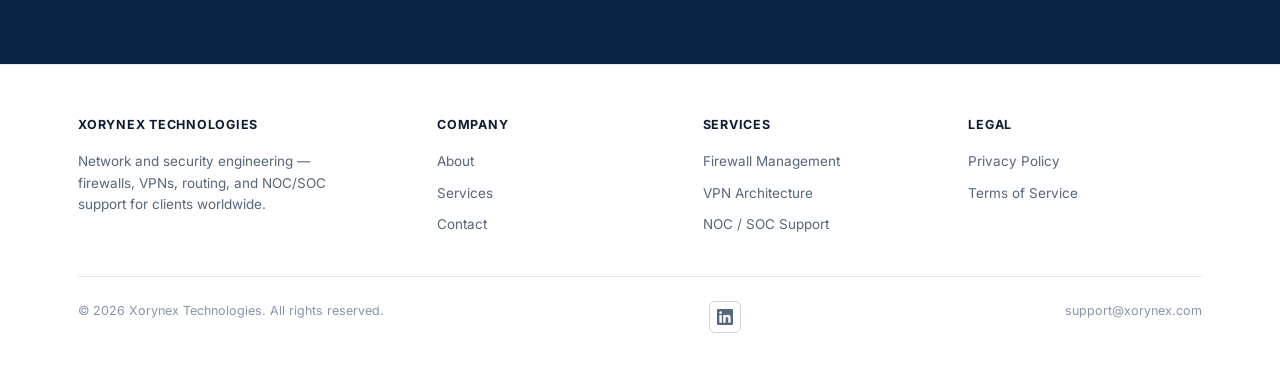
==== commit 40eb5c73: "Add files via upload" ====
--- a/about.html
+++ b/about.html
@@ -140,12 +140,8 @@
   <div class="wrap">
     <div class="footer__grid">
       <div class="footer__col">
-        <div class="footer__brand">
-          <img src="/logo-icon.png" alt="Xorynex Technologies logo" width="28" height="21">
-          <span>Xorynex Technologies</span>
-        </div>
-        <p>Independent network and security engineering — firewalls, VPNs, routing, cloud, and NOC/SOC support for organizations worldwide.</p>
-        <div class="footer__meta-line" style="margin-top:14px;">Secure Networks. Smarter Infrastructure.</div>
+        <h4>Xorynex Technologies</h4>
+        <p>Network and security engineering — firewalls, VPNs, routing, and NOC/SOC support for clients worldwide.</p>
       </div>
       <div class="footer__col">
         <h4>Company</h4>
@@ -160,17 +156,7 @@
         <ul>
           <li><a href="/services#firewall">Firewall Management</a></li>
           <li><a href="/services#vpn">VPN Architecture</a></li>
-          <li><a href="/services#routing">Routing &amp; Switching</a></li>
           <li><a href="/services#noc-soc">NOC / SOC Support</a></li>
-          <li><a href="/services#cloud">Cloud Infrastructure</a></li>
-        </ul>
-      </div>
-      <div class="footer__col">
-        <h4>Contact</h4>
-        <ul>
-          <li><a href="mailto:support@xorynex.com">support@xorynex.com</a></li>
-          <li>Response within 1 business day</li>
-          <li>US &middot; Europe &middot; Middle East</li>
         </ul>
       </div>
       <div class="footer__col">
--- a/style.css
+++ b/style.css
@@ -20,17 +20,11 @@
   --text-on-dark: #eaf1fb;
   --text-on-dark-dim: #9fb3cf;
   --signal:       #1d4ed8;   /* primary brand blue — CTAs, links, accents */
-  --signal-2:     #0ea5e9;   /* cyan accent — gradient partner to --signal */
   --signal-dim:   #dbe6fb;   /* light blue tint for success/accent backgrounds */
   --signal-deep:  #14345c;   /* deep navy accent for hovers/emphasis */
   --alert:        #b7791f;   /* warning accent, muted amber */
   --critical:     #c0362c;   /* muted red, used sparingly */
   --wire:         #0f7ab0;   /* secondary accent — links/data */
-
-  --grad-brand: linear-gradient(135deg, var(--signal) 0%, var(--signal-2) 100%);
-  --grad-dark: linear-gradient(160deg, #0d2c56 0%, #071a33 100%);
-  --shadow-md: 0 16px 32px -20px rgba(16, 28, 48, 0.28);
-  --shadow-lg: 0 32px 64px -28px rgba(16, 28, 48, 0.38);
 
   --font-mono: 'JetBrains Mono', ui-monospace, 'SFMono-Regular', monospace;
   --font-sans: 'Inter', -apple-system, BlinkMacSystemFont, sans-serif;
@@ -252,13 +246,8 @@
    ========================================================================== */
 
 .hero {
-  padding: 110px 0 88px;
+  padding: 88px 0 72px;
   border-bottom: 1px solid var(--line);
-  position: relative;
-  overflow: hidden;
-  background:
-    radial-gradient(700px 420px at 82% 12%, rgba(29, 78, 216, 0.07), transparent 60%),
-    radial-gradient(500px 320px at 8% 90%, rgba(14, 165, 233, 0.06), transparent 60%);
 }
 
 .hero__grid {
@@ -308,15 +297,15 @@
 }
 .btn:hover { transform: translateY(-1px); }
 
-.btn--primary { background: var(--grad-brand); color: #fff; box-shadow: 0 12px 28px -10px rgba(29, 78, 216, 0.5); border-color: transparent; }
-.btn--primary:hover { box-shadow: 0 18px 36px -12px rgba(29, 78, 216, 0.6); filter: brightness(1.05); }
+.btn--primary { background: var(--signal); color: #fff; box-shadow: 0 8px 20px -8px rgba(29, 78, 216, 0.45); }
+.btn--primary:hover { background: var(--signal-deep); }
 
 .btn--ghost {
   background: transparent;
   color: var(--text-primary);
   border-color: var(--line-bright);
 }
-.btn--ghost:hover { border-color: var(--signal); color: var(--signal); background: var(--signal-dim); }
+.btn--ghost:hover { border-color: var(--signal); color: var(--signal); }
 
 /* Console panel graphic used in hero — restyled as a clean status card */
 .console {
@@ -394,24 +383,11 @@
 .card {
   background: var(--bg-panel);
   border: 1px solid var(--line);
-  border-radius: 12px;
-  padding: 30px 26px;
-  transition: border-color 0.18s ease, transform 0.18s ease, box-shadow 0.18s ease;
-}
-.card:hover { border-color: var(--signal); transform: translateY(-4px); box-shadow: var(--shadow-md); }
-
-.card__icon {
-  width: 52px;
-  height: 52px;
-  border-radius: 12px;
-  background: var(--grad-brand);
-  display: flex;
-  align-items: center;
-  justify-content: center;
-  margin-bottom: 18px;
-  box-shadow: 0 10px 22px -10px rgba(29, 78, 216, 0.5);
-}
-.card__icon svg { width: 26px; height: 26px; stroke: #fff; fill: none; }
+  border-radius: 10px;
+  padding: 26px 24px;
+  transition: border-color 0.15s ease, transform 0.15s ease, box-shadow 0.15s ease;
+}
+.card:hover { border-color: var(--signal); transform: translateY(-2px); box-shadow: 0 16px 32px -22px rgba(16, 28, 48, 0.25); }
 
 .card__index {
   font-family: var(--font-mono);
@@ -576,12 +552,9 @@
 .stat:last-child { border-right: none; }
 .stat .num {
   font-family: var(--font-sans);
-  font-size: 34px;
+  font-size: 30px;
   font-weight: 800;
-  background: var(--grad-brand);
-  -webkit-background-clip: text;
-  background-clip: text;
-  color: transparent;
+  color: var(--signal);
 }
 .stat .label {
   font-size: 12.5px;
@@ -685,7 +658,6 @@
 .cta-band .btn-row { justify-content: center; }
 .cta-band .btn--primary { background: #fff; color: var(--signal-deep); box-shadow: none; }
 .cta-band .btn--primary:hover { background: var(--signal-dim); }
-.cta-band .btn--ghost:hover { background: rgba(255,255,255,0.12); border-color: #fff; color: #fff; }
 
 /* ==========================================================================
    Footer
@@ -699,12 +671,11 @@
 }
 .footer__grid {
   display: grid;
-  grid-template-columns: 1.6fr 1fr 1fr 1fr 1fr;
+  grid-template-columns: 1.4fr 1fr 1fr 1fr;
   gap: 32px;
   margin-bottom: 40px;
 }
-@media (max-width: 900px) { .footer__grid { grid-template-columns: 1fr 1fr 1fr; } }
-@media (max-width: 620px) { .footer__grid { grid-template-columns: 1fr 1fr; } }
+@media (max-width: 760px) { .footer__grid { grid-template-columns: 1fr 1fr; } }
 
 .footer__col h4 {
   font-family: var(--font-sans);
@@ -855,7 +826,7 @@
 }
 
 /* ==========================================================================
-   Accessibility — skip link
+   Skip link (accessibility)
    ========================================================================== */
 
 .skip-link {
@@ -864,219 +835,215 @@
   left: 12px;
   background: var(--signal);
   color: #fff;
+  font-family: var(--font-sans);
+  font-size: 13.5px;
+  font-weight: 600;
   padding: 10px 16px;
   border-radius: var(--radius);
-  font-family: var(--font-sans);
-  font-weight: 600;
-  font-size: 13.5px;
   z-index: 100;
   transition: top 0.15s ease;
 }
 .skip-link:focus { top: 12px; }
 
 /* ==========================================================================
-   Hero visual — network topology illustration
-   ========================================================================== */
-
-.hero__visual {
-  position: relative;
-}
+   Hero visual (network diagram graphic)
+   ========================================================================== */
+
+.hero__visual { width: 100%; height: auto; }
 .hero__visual svg { width: 100%; height: auto; display: block; }
-.hero__visual .pulse {
-  animation: node-pulse 2.6s ease-in-out infinite;
-  transform-origin: center;
-}
-.hero__visual .pulse:nth-child(2) { animation-delay: 0.4s; }
-.hero__visual .pulse:nth-child(3) { animation-delay: 0.8s; }
-.hero__visual .flow { stroke-dasharray: 6 8; animation: flow-move 3.5s linear infinite; }
-
-@keyframes node-pulse {
-  0%, 100% { opacity: 0.55; }
-  50% { opacity: 1; }
-}
-@keyframes flow-move {
-  to { stroke-dashoffset: -140; }
-}
-@media (prefers-reduced-motion: reduce) {
-  .hero__visual .pulse, .hero__visual .flow { animation: none !important; }
-}
-
-/* ==========================================================================
-   Technology badge strip
+
+@keyframes pulse-node {
+  0%, 100% { opacity: 1; }
+  50% { opacity: 0.45; }
+}
+.hero__visual .pulse { animation: pulse-node 2.4s ease-in-out infinite; }
+
+@keyframes flow-dash {
+  to { stroke-dashoffset: -24; }
+}
+.hero__visual .flow {
+  stroke-dasharray: 4 8;
+  animation: flow-dash 1.4s linear infinite;
+}
+
+/* ==========================================================================
+   Badge strip (technologies)
    ========================================================================== */
 
 .badge-strip-wrap {
-  padding: 40px 0;
+  padding: 32px 0;
   border-bottom: 1px solid var(--line);
   background: var(--bg-panel-alt);
 }
 .badge-strip-label {
+  font-family: var(--font-mono);
+  font-size: 11.5px;
+  color: var(--text-faint);
+  text-transform: uppercase;
+  letter-spacing: 0.08em;
+  margin-bottom: 16px;
   text-align: center;
-  font-family: var(--font-mono);
-  font-size: 11.5px;
-  letter-spacing: 0.12em;
-  text-transform: uppercase;
-  color: var(--text-faint);
-  margin-bottom: 22px;
 }
 .badge-strip {
   display: flex;
   flex-wrap: wrap;
+  align-items: center;
   justify-content: center;
-  align-items: center;
-  gap: 14px 12px;
+  gap: 12px 28px;
 }
 .badge-strip__item {
   font-family: var(--font-sans);
-  font-weight: 700;
-  font-size: 14.5px;
-  letter-spacing: -0.01em;
+  font-size: 13.5px;
+  font-weight: 600;
   color: var(--text-dim);
-  background: var(--bg-panel);
-  border: 1px solid var(--line);
-  border-radius: 8px;
-  padding: 10px 18px;
-  transition: color 0.15s ease, border-color 0.15s ease, transform 0.15s ease;
-}
-.badge-strip__item:hover { color: var(--signal); border-color: var(--signal); transform: translateY(-2px); }
-
-/* ==========================================================================
-   Why Choose Xorynex
+}
+
+/* ==========================================================================
+   Card icon (service cards, icon variant)
+   ========================================================================== */
+
+.card__icon {
+  width: 44px;
+  height: 44px;
+  border-radius: 10px;
+  background: var(--signal-dim);
+  color: var(--signal);
+  display: flex;
+  align-items: center;
+  justify-content: center;
+  margin-bottom: 16px;
+}
+.card__icon svg { width: 22px; height: 22px; fill: none; stroke: currentColor; }
+
+/* ==========================================================================
+   Why-choose-us grid
    ========================================================================== */
 
 .why-grid {
   display: grid;
   grid-template-columns: repeat(3, 1fr);
-  gap: 22px;
+  gap: 20px;
 }
 @media (max-width: 900px) { .why-grid { grid-template-columns: 1fr 1fr; } }
 @media (max-width: 620px) { .why-grid { grid-template-columns: 1fr; } }
 
 .why-card {
-  padding: 8px 4px;
-}
+  background: var(--bg-panel);
+  border: 1px solid var(--line);
+  border-radius: 10px;
+  padding: 26px 24px;
+  transition: border-color 0.15s ease, transform 0.15s ease, box-shadow 0.15s ease;
+}
+.why-card:hover { border-color: var(--signal); transform: translateY(-2px); box-shadow: 0 16px 32px -22px rgba(16, 28, 48, 0.25); }
+
 .why-card__icon {
-  width: 46px;
-  height: 46px;
+  width: 40px;
+  height: 40px;
   border-radius: 10px;
   background: var(--signal-dim);
+  color: var(--signal);
   display: flex;
   align-items: center;
   justify-content: center;
   margin-bottom: 16px;
 }
-.why-card__icon svg { width: 24px; height: 24px; stroke: var(--signal); fill: none; }
+.why-card__icon svg { width: 20px; height: 20px; fill: none; stroke: currentColor; }
+
 .why-card h3 {
   font-family: var(--font-sans);
   font-size: 17px;
+  margin: 0 0 8px;
   font-weight: 700;
   color: var(--text-primary);
-  margin: 0 0 8px;
-}
-.why-card p { font-size: 14.5px; color: var(--text-dim); margin: 0; }
-
-/* ==========================================================================
-   Engagement process strip
+}
+.why-card p { color: var(--text-dim); font-size: 14px; margin: 0; }
+
+/* ==========================================================================
+   Process strip (5-stage engagement flow)
    ========================================================================== */
 
 .process-strip {
   display: grid;
   grid-template-columns: repeat(5, 1fr);
-  gap: 0;
-  position: relative;
-}
-@media (max-width: 900px) { .process-strip { grid-template-columns: 1fr 1fr; gap: 24px; } }
-@media (max-width: 560px) { .process-strip { grid-template-columns: 1fr; } }
+  gap: 20px;
+}
+@media (max-width: 900px) { .process-strip { grid-template-columns: 1fr 1fr; } }
+@media (max-width: 480px) { .process-strip { grid-template-columns: 1fr; } }
 
 .process-step {
-  padding: 0 18px 0 0;
-  position: relative;
-}
-.process-step:not(:last-child)::after {
-  content: '';
-  position: absolute;
-  top: 23px;
-  right: 0;
-  width: 18px;
-  height: 1px;
-  background: var(--line-bright);
-}
-@media (max-width: 900px) { .process-step:not(:last-child)::after { display: none; } }
-
+  border-top: 2px solid var(--signal);
+  padding-top: 16px;
+}
 .process-step__num {
-  width: 46px;
-  height: 46px;
-  border-radius: 50%;
-  background: var(--grad-brand);
-  color: #fff;
-  font-family: var(--font-mono);
+  font-family: var(--font-mono);
+  font-size: 13px;
   font-weight: 700;
-  font-size: 15px;
-  display: flex;
-  align-items: center;
-  justify-content: center;
-  margin-bottom: 16px;
-  box-shadow: 0 10px 22px -10px rgba(29, 78, 216, 0.5);
+  color: var(--signal);
+  margin-bottom: 10px;
 }
 .process-step h3 {
   font-family: var(--font-sans);
   font-size: 15.5px;
+  margin: 0 0 8px;
   font-weight: 700;
   color: var(--text-primary);
-  margin: 0 0 8px;
-}
-.process-step p { font-size: 13.5px; color: var(--text-dim); margin: 0; line-height: 1.6; }
-
-/* ==========================================================================
-   Industries grid
+}
+.process-step p { color: var(--text-dim); font-size: 13.5px; margin: 0; }
+
+/* ==========================================================================
+   Industry grid
    ========================================================================== */
 
 .industry-grid {
   display: grid;
   grid-template-columns: repeat(6, 1fr);
-  gap: 14px;
+  gap: 16px;
 }
 @media (max-width: 900px) { .industry-grid { grid-template-columns: repeat(3, 1fr); } }
-@media (max-width: 560px) { .industry-grid { grid-template-columns: repeat(2, 1fr); } }
+@media (max-width: 560px) { .industry-grid { grid-template-columns: 1fr 1fr; } }
 
 .industry-item {
   background: var(--bg-panel);
   border: 1px solid var(--line);
   border-radius: 10px;
-  padding: 20px 14px;
+  padding: 22px 14px;
+  display: flex;
+  flex-direction: column;
+  align-items: center;
+  gap: 10px;
   text-align: center;
   transition: border-color 0.15s ease, transform 0.15s ease;
 }
-.industry-item:hover { border-color: var(--signal); transform: translateY(-3px); }
-.industry-item svg { width: 26px; height: 26px; stroke: var(--signal); fill: none; margin: 0 auto 10px; display: block; }
-.industry-item span { font-family: var(--font-sans); font-size: 12.5px; font-weight: 600; color: var(--text-dim); }
-
-/* ==========================================================================
-   Section eyebrow on dark backgrounds
-   ========================================================================== */
-
-.eyebrow--on-dark { color: var(--text-on-dark-dim); }
-.eyebrow--on-dark::before { background: var(--signal-2); }
-
-/* ==========================================================================
-   Footer brand lockup + contact line
+.industry-item:hover { border-color: var(--signal); transform: translateY(-2px); }
+.industry-item svg { width: 26px; height: 26px; color: var(--signal); fill: none; stroke: currentColor; }
+.industry-item span {
+  font-family: var(--font-sans);
+  font-size: 13px;
+  font-weight: 600;
+  color: var(--text-primary);
+}
+
+/* ==========================================================================
+   Footer brand lockup + on-dark eyebrow
    ========================================================================== */
 
 .footer__brand {
   display: flex;
   align-items: center;
   gap: 10px;
+  font-family: var(--font-sans);
+  font-weight: 800;
+  font-size: 16px;
+  color: var(--text-primary);
   margin-bottom: 14px;
 }
-.footer__brand img { height: 28px; width: auto; }
-.footer__brand span {
-  font-family: var(--font-sans);
-  font-weight: 800;
-  font-size: 15px;
-  color: var(--text-primary);
-}
+.footer__brand img { height: 21px; width: auto; }
+
 .footer__meta-line {
   font-family: var(--font-mono);
   font-size: 11.5px;
   color: var(--text-faint);
 }
+
+.eyebrow--on-dark { color: var(--text-on-dark-dim); }
+.eyebrow--on-dark::before { background: var(--text-on-dark-dim); }
